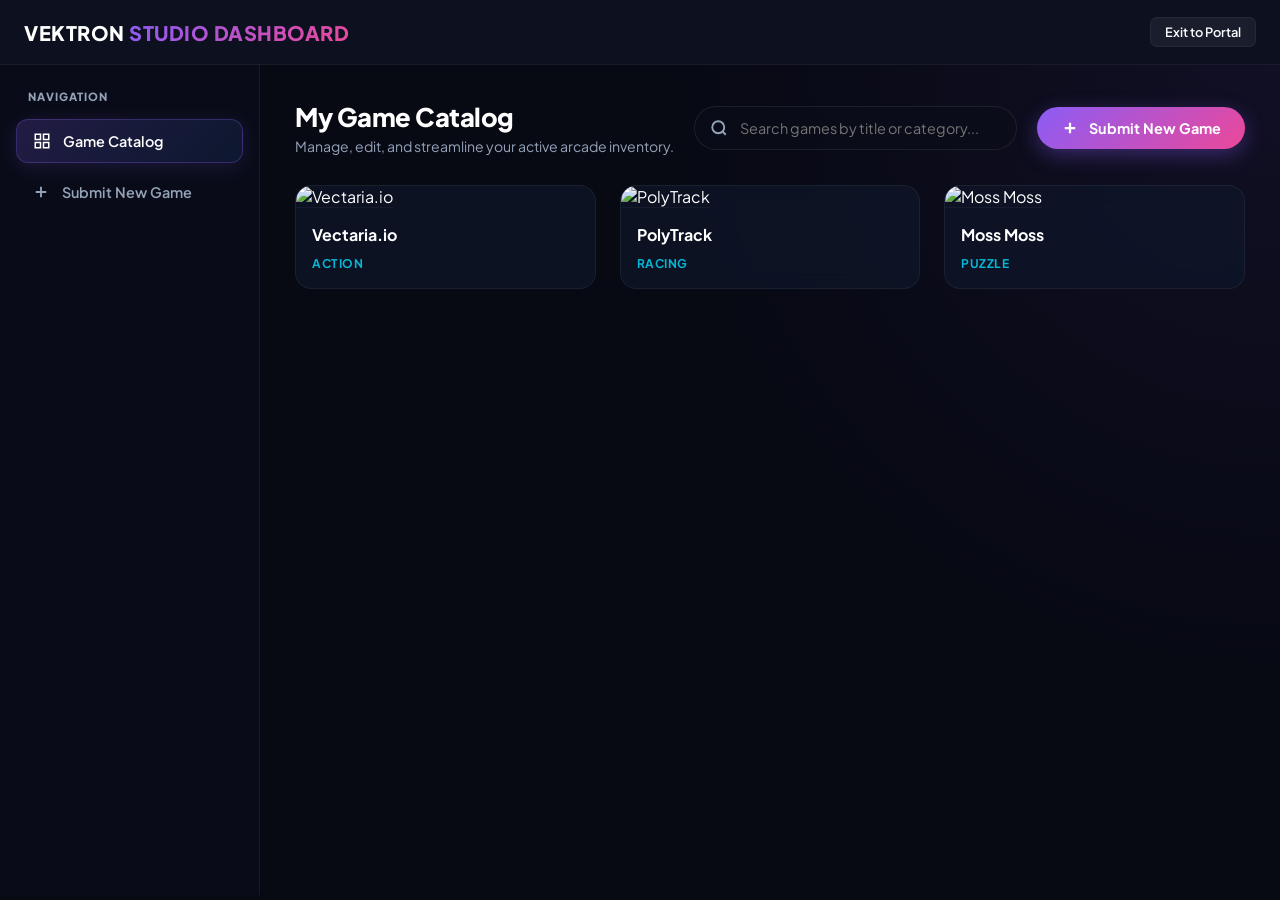
==== admin.html @ 832f8ba0 "Add files via upload" ====
<!DOCTYPE html>
<html lang="en">
<head>
  <meta charset="UTF-8">
  <meta name="viewport" content="width=device-width, initial-scale=1.0">
  <title>Vektron Arcade | Enterprise Developer Studio</title>
  <link rel="preconnect" href="https://fonts.googleapis.com">
  <link rel="preconnect" href="https://fonts.gstatic.com" crossorigin>
  <link href="https://fonts.googleapis.com/css2?family=Plus+Jakarta+Sans:wght@400;500;600;700;800&display=swap" rel="stylesheet">
  <link rel="stylesheet" href="style.css">
  <style>
    :root {
      --studio-bg: #070913;
      --studio-card: rgba(15, 23, 42, 0.7);
      --studio-border: rgba(139, 92, 246, 0.15);
      --studio-glow: rgba(139, 92, 246, 0.25);
    }

    body {
      background-color: var(--studio-bg);
      font-family: 'Plus Jakarta Sans', sans-serif;
      color: #fff;
      overflow-x: hidden;
    }

    .studio-layout { 
      display: flex; 
      height: calc(100vh - 70px); 
      overflow: hidden; 
      background: radial-gradient(circle at top right, rgba(139, 92, 246, 0.08), transparent 40%), var(--studio-bg);
    }

    /* Sidebar Styling */
    .studio-sidebar { 
      width: 260px; 
      background: rgba(10, 14, 26, 0.85); 
      backdrop-filter: blur(12px);
      border-right: 1px solid rgba(255, 255, 255, 0.06); 
      padding: 24px 16px; 
      display: flex; 
      flex-direction: column; 
      gap: 8px; 
      flex-shrink: 0; 
    }

    .sidebar-label {
      font-size: 0.7rem; 
      font-weight: 800; 
      color: var(--text-secondary); 
      text-transform: uppercase; 
      margin-bottom: 8px; 
      letter-spacing: 1px;
      padding-left: 12px;
    }

    .studio-nav { 
      display: flex; 
      align-items: center; 
      gap: 12px; 
      padding: 12px 16px; 
      border-radius: 12px; 
      color: var(--text-secondary); 
      text-decoration: none; 
      font-weight: 600; 
      font-size: 0.9rem; 
      transition: all 0.25s cubic-bezier(0.4, 0, 0.2, 1); 
      cursor: pointer; 
    }

    .studio-nav:hover { 
      background: rgba(139, 92, 246, 0.08); 
      color: var(--text-primary); 
    }

    .studio-nav.active { 
      background: linear-gradient(135deg, rgba(139, 92, 246, 0.2), rgba(59, 130, 246, 0.1)); 
      color: #fff; 
      border: 1px solid rgba(139, 92, 246, 0.3);
      box-shadow: 0 4px 20px rgba(139, 92, 246, 0.15);
    }

    /* Main Area Styling */
    .studio-main { 
      flex: 1; 
      padding: 35px; 
      overflow-y: auto; 
    }
    
    .studio-header { 
      display: flex; 
      justify-content: space-between; 
      align-items: center; 
      margin-bottom: 30px; 
      gap: 20px; 
      flex-wrap: wrap; 
    }

    .studio-search { 
      flex: 1; 
      max-width: 400px; 
      position: relative; 
    }

    .studio-search input { 
      width: 100%; 
      padding: 12px 18px 12px 45px; 
      border-radius: 30px; 
      border: 1px solid rgba(255, 255, 255, 0.08); 
      background: rgba(10, 14, 26, 0.6); 
      color: #fff; 
      outline: none; 
      font-size: 0.9rem; 
      transition: all 0.3s;
    }

    .studio-search input:focus { 
      border-color: var(--accent-purple); 
      box-shadow: 0 0 20px var(--studio-glow); 
      background: rgba(10, 14, 26, 0.9);
    }

    .studio-search svg { 
      position: absolute; 
      left: 16px; 
      top: 50%; 
      transform: translateY(-50%); 
      color: var(--text-secondary); 
    }

    .primary-action-btn { 
      background: var(--gradient-main); 
      color: #fff; 
      border: none; 
      padding: 12px 24px; 
      border-radius: 30px; 
      font-weight: 700; 
      cursor: pointer; 
      display: flex; 
      align-items: center; 
      gap: 10px; 
      font-size: 0.9rem; 
      box-shadow: 0 6px 20px rgba(139, 92, 246, 0.35); 
      transition: all 0.3s; 
      text-decoration: none; 
    }

    .primary-action-btn:hover { 
      transform: translateY(-2px);
      box-shadow: 0 8px 25px rgba(139, 92, 246, 0.5);
    }

    /* Catalog Cards Grid */
    .studio-grid { 
      display: grid; 
      grid-template-columns: repeat(auto-fill, minmax(260px, 1fr)); 
      gap: 24px; 
    }

    .studio-card { 
      position: relative; 
      background: var(--studio-card); 
      backdrop-filter: blur(10px);
      border-radius: 16px; 
      overflow: hidden; 
      border: 1px solid rgba(255, 255, 255, 0.06); 
      transition: all 0.3s cubic-bezier(0.4, 0, 0.2, 1); 
      cursor: pointer; 
    }

    .studio-card:hover { 
      transform: translateY(-6px); 
      border-color: rgba(139, 92, 246, 0.4); 
      box-shadow: 0 15px 35px rgba(0, 0, 0, 0.5), 0 0 20px rgba(139, 92, 246, 0.2); 
    }

    .studio-card-img { 
      width: 100%; 
      height: 160px; 
      object-fit: cover; 
      border-bottom: 1px solid rgba(255, 255, 255, 0.04);
    }

    .studio-card-body { 
      padding: 16px; 
    }

    .studio-card-title { 
      font-size: 1rem; 
      font-weight: 700; 
      margin-bottom: 6px; 
      white-space: nowrap; 
      overflow: hidden; 
      text-overflow: ellipsis; 
    }

    .studio-card-cat { 
      font-size: 0.75rem; 
      color: var(--accent-cyan); 
      font-weight: 700; 
      text-transform: uppercase;
      letter-spacing: 0.5px;
    }

    .card-edit-overlay { 
      position: absolute; 
      top: 12px; 
      right: 12px; 
      opacity: 0; 
      transition: opacity 0.25s ease; 
    }

    .studio-card:hover .card-edit-overlay { 
      opacity: 1; 
    }

    .edit-pill-btn { 
      background: rgba(7, 9, 19, 0.85); 
      backdrop-filter: blur(8px); 
      color: #fff; 
      border: 1px solid rgba(255, 255, 255, 0.2); 
      padding: 7px 16px; 
      border-radius: 20px; 
      font-weight: 700; 
      font-size: 0.75rem; 
      cursor: pointer; 
      transition: all 0.2s; 
      display: inline-flex; 
      align-items: center; 
      gap: 6px; 
    }

    .edit-pill-btn:hover { 
      background: var(--accent-purple); 
      border-color: transparent; 
      box-shadow: 0 0 15px var(--accent-purple);
    }

    /* Editor Form Styling */
    .editor-container { 
      max-width: 800px; 
      margin: 0 auto; 
      background: var(--studio-card); 
      backdrop-filter: blur(16px);
      border: 1px solid rgba(255, 255, 255, 0.08); 
      border-radius: 20px; 
      padding: 35px; 
      box-shadow: 0 25px 50px rgba(0, 0, 0, 0.6); 
    }

    .editor-title { 
      font-size: 1.6rem; 
      font-weight: 800; 
      margin-bottom: 25px; 
      letter-spacing: -0.5px;
    }

    .form-grid { 
      display: grid; 
      grid-template-columns: 1fr 1fr; 
      gap: 20px; 
    }

    .form-group { 
      margin-bottom: 20px; 
    }

    .form-group.full { 
      grid-column: 1 / -1; 
    }

    .form-group label { 
      display: block; 
      font-size: 0.85rem; 
      font-weight: 700; 
      color: var(--text-secondary); 
      margin-bottom: 8px; 
    }

    .form-group input, .form-group select { 
      width: 100%; 
      padding: 13px 16px; 
      border-radius: 10px; 
      border: 1px solid rgba(255, 255, 255, 0.08); 
      background: rgba(5, 7, 15, 0.7); 
      color: #fff; 
      outline: none; 
      font-size: 0.92rem; 
      transition: all 0.3s; 
    }

    .form-group input:focus, .form-group select:focus { 
      border-color: var(--accent-purple); 
      box-shadow: 0 0 15px var(--studio-glow); 
      background: rgba(5, 7, 15, 0.95);
    }
    
    .upload-box { 
      border: 2px dashed rgba(139, 92, 246, 0.3); 
      background: rgba(139, 92, 246, 0.02); 
      padding: 24px; 
      border-radius: 12px; 
      cursor: pointer; 
      transition: all 0.3s; 
      display: flex; 
      align-items: center; 
      gap: 20px; 
    }

    .upload-box:hover { 
      border-color: var(--accent-purple); 
      background: rgba(139, 92, 246, 0.06); 
      box-shadow: 0 0 20px rgba(139, 92, 246, 0.15);
    }

    .upload-box input { 
      display: none; 
    }
    
    .editor-actions { 
      display: flex; 
      justify-content: flex-end; 
      gap: 15px; 
      margin-top: 30px; 
      border-top: 1px solid rgba(255, 255, 255, 0.06); 
      padding-top: 24px; 
    }

    .secondary-btn { 
      background: rgba(255, 255, 255, 0.06); 
      border: none; 
      color: var(--text-secondary); 
      padding: 12px 24px; 
      border-radius: 10px; 
      cursor: pointer; 
      font-weight: 700; 
      font-size: 0.9rem; 
      transition: all 0.2s; 
    }

    .secondary-btn:hover { 
      background: rgba(255, 255, 255, 0.12); 
      color: #fff; 
    }

    .danger-btn { 
      background: rgba(239, 68, 68, 0.15); 
      color: #f87171; 
      border: 1px solid rgba(239, 68, 68, 0.2); 
      padding: 12px 24px; 
      border-radius: 10px; 
      cursor: pointer; 
      font-weight: 700; 
      font-size: 0.9rem; 
      transition: all 0.2s; 
    }

    .danger-btn:hover { 
      background: #ef4444; 
      color: #fff; 
      box-shadow: 0 0 15px rgba(239, 68, 68, 0.4);
    }

    .hidden { display: none !important; }
  </style>
</head>
<body>

  <header class="topbar" role="banner">
    <div class="logo">VEKTRON <span class="gradient-text">STUDIO DASHBOARD</span></div>
    <a href="index.html" class="action-btn" style="text-decoration: none;">Exit to Portal</a>
  </header>

  <div class="studio-layout">
    <aside class="studio-sidebar">
      <span class="sidebar-label">Navigation</span>
      <a id="navDashboard" class="studio-nav active" onclick="switchView('dashboard')">
        <svg width="18" height="18" viewBox="0 0 24 24" fill="none" stroke="currentColor" stroke-width="2"><rect x="3" y="3" width="7" height="7"/><rect x="14" y="3" width="7" height="7"/><rect x="14" y="14" width="7" height="7"/><rect x="3" y="14" width="7" height="7"/></svg>
        Game Catalog
      </a>
      <a id="navNewGame" class="studio-nav" onclick="openEditorForNew()">
        <svg width="18" height="18" viewBox="0 0 24 24" fill="none" stroke="currentColor" stroke-width="2.5"><path d="M12 5v14M5 12h14"/></svg>
        Submit New Game
      </a>
    </aside>

    <main class="studio-main">
      <div id="dashboardView">
        <div class="studio-header">
          <div>
            <h1 style="font-size: 1.6rem; font-weight: 800; letter-spacing: -0.5px;">My Game Catalog</h1>
            <p style="font-size: 0.88rem; color: var(--text-secondary); margin-top: 4px;">Manage, edit, and streamline your active arcade inventory.</p>
          </div>
          <div class="studio-search">
            <svg width="18" height="18" viewBox="0 0 24 24" fill="none" stroke="currentColor" stroke-width="2.5"><circle cx="11" cy="11" r="8"/><path d="m21 21-4.3-4.3"/></svg>
            <input type="text" id="adminSearchInput" placeholder="Search games by title or category...">
          </div>
          <button class="primary-action-btn" onclick="openEditorForNew()">
            <svg width="18" height="18" viewBox="0 0 24 24" fill="none" stroke="currentColor" stroke-width="3"><path d="M12 5v14M5 12h14"/></svg>
            Submit New Game
          </button>
        </div>

        <div id="adminGameGrid" class="studio-grid"></div>
      </div>

      <div id="editorView" class="hidden">
        <div class="editor-container">
          <h2 id="editorHeading" class="editor-title gradient-text">Publish New Game</h2>
          <form id="gameStudioForm">
            <input type="hidden" id="editGameIndex" value="-1">
            
            <div class="form-grid">
              <div class="form-group">
                <label for="formTitle">Game Title</label>
                <input type="text" id="formTitle" placeholder="e.g. Cyber Runner 3D" required>
              </div>
              <div class="form-group">
                <label for="formCategory">Category</label>
                <input type="text" id="formCategory" placeholder="e.g. Action, Racing, Puzzle" required>
              </div>
              <div class="form-group full">
                <label for="formEmbedUrl">Embed Game URL (Iframe Game Link)</label>
                <input type="url" id="formEmbedUrl" placeholder="https://html5.gamemonetize.com/..." required>
              </div>

              <div class="form-group full">
                <label>Game Icon / Thumbnail Image</label>
                <div class="upload-box" onclick="document.getElementById('formThumbFile').click()">
                  <img id="thumbPreview" src="" alt="Preview" style="width: 80px; height: 55px; border-radius: 8px; object-fit: cover; display: none; border: 1px solid rgba(139, 92, 246, 0.4);">
                  <div>
                    <p id="uploadText" style="font-size: 0.9rem; font-weight: 700; color: var(--text-primary);">Click to upload icon image</p>
                    <span style="font-size: 0.78rem; color: var(--text-secondary);">Supports PNG, JPG, WEBP formats</span>
                  </div>
                  <input type="file" id="formThumbFile" accept="image/*" onchange="handleImageUpload(event)">
                </div>
                <input type="url" id="formThumbUrl" placeholder="Or paste direct Image URL here" style="margin-top: 12px;" required>
              </div>
            </div>

            <div class="editor-actions">
              <button type="button" id="deleteGameBtn" class="danger-btn hidden" onclick="deleteCurrentGame()">Delete Game</button>
              <button type="button" class="secondary-btn" onclick="switchView('dashboard')">Cancel</button>
              <button type="submit" class="primary-action-btn" style="border-radius: 10px;">Save Changes</button>
            </div>
          </form>
        </div>
      </div>
    </main>
  </div>

  <script>
    let allStudioGames = [];

    async function initStudio() {
      try {
        let customGames = JSON.parse(localStorage.getItem('vektron_master_games'));
        
        if (!customGames || customGames.length === 0) {
          let res = await fetch('games.json');
          let jsonGames = res.ok ? await res.json() : [];
          allStudioGames = jsonGames;
          localStorage.setItem('vektron_master_games', JSON.stringify(allStudioGames));
        } else {
          allStudioGames = customGames;
        }
      } catch(e) {
        allStudioGames = JSON.parse(localStorage.getItem('vektron_master_games')) || [];
      }
      renderAdminGrid(allStudioGames);
    }

    function renderAdminGrid(games) {
      const grid = document.getElementById('adminGameGrid');
      grid.innerHTML = '';

      if (games.length === 0) {
        grid.innerHTML = '<p style="grid-column: 1/-1; text-align: center; color: var(--text-secondary); padding: 50px; font-weight: 600;">No games found in database. Click "+ Submit New Game" to add one.</p>';
        return;
      }

      games.forEach((game, index) => {
        const card = document.createElement('div');
        card.className = 'studio-card';
        card.innerHTML = `
          <div class="card-edit-overlay">
            <button class="edit-pill-btn" onclick="openEditorForEdit(${index}, event)">
              <svg width="12" height="12" viewBox="0 0 24 24" fill="none" stroke="currentColor" stroke-width="2.5"><path d="M11 4H4a2 2 0 0 0-2 2v14a2 2 0 0 0 2 2h14a2 2 0 0 0 2-2v-7"/><path d="M18.5 2.5a2.121 2.121 0 0 1 3 3L12 15l-4 1 1-4 9.5-9.5z"/></svg>
              Edit Game
            </button>
          </div>
          <img src="${game.thumbnail || ''}" class="studio-card-img" alt="${game.title}">
          <div class="studio-card-body">
            <h4 class="studio-card-title">${game.title || 'Untitled'}</h4>
            <span class="studio-card-cat">${game.category || 'Arcade'}</span>
          </div>
        `;
        card.addEventListener('click', (e) => {
          if(!e.target.closest('.card-edit-overlay')) {
            window.location.href = `index.html?play=${encodeURIComponent(game.title)}`;
          }
        });
        grid.appendChild(card);
      });
    }

    function switchView(view) {
      const dashboard = document.getElementById('dashboardView');
      const editor = document.getElementById('editorView');
      const navDash = document.getElementById('navDashboard');
      const navNew = document.getElementById('navNewGame');

      if (view === 'dashboard') {
        dashboard.classList.remove('hidden');
        editor.classList.add('hidden');
        navDash.classList.add('active');
        navNew.classList.remove('active');
        initStudio();
      } else {
        dashboard.classList.add('hidden');
        editor.classList.remove('hidden');
        navDash.classList.remove('active');
        navNew.classList.add('active');
      }
    }

    function openEditorForNew() {
      document.getElementById('editorHeading').textContent = 'Publish New Game';
      document.getElementById('editGameIndex').value = '-1';
      document.getElementById('gameStudioForm').reset();
      document.getElementById('thumbPreview').style.display = 'none';
      document.getElementById('uploadText').textContent = 'Click to upload icon image';
      document.getElementById('deleteGameBtn').classList.add('hidden');
      switchView('editor');
    }

    function openEditorForEdit(index, event) {
      event.stopPropagation();
      const game = allStudioGames[index];
      document.getElementById('editorHeading').textContent = `Edit Game: ${game.title}`;
      document.getElementById('editGameIndex').value = index;
      document.getElementById('formTitle').value = game.title || '';
      document.getElementById('formCategory').value = game.category || '';
      document.getElementById('formEmbedUrl').value = game.embedUrl || '';
      document.getElementById('formThumbUrl').value = game.thumbnail || '';
      
      if(game.thumbnail) {
        const preview = document.getElementById('thumbPreview');
        preview.src = game.thumbnail;
        preview.style.display = 'block';
        document.getElementById('uploadText').textContent = 'Thumbnail Loaded';
      }

      document.getElementById('deleteGameBtn').classList.remove('hidden');
      switchView('editor');
    }

    function handleImageUpload(event) {
      const file = event.target.files[0];
      if (file) {
        const reader = new FileReader();
        reader.onload = function(e) {
          const base64Data = e.target.result;
          document.getElementById('formThumbUrl').value = base64Data;
          document.getElementById('uploadText').textContent = `Loaded: ${file.name}`;
          
          const preview = document.getElementById('thumbPreview');
          preview.src = base64Data;
          preview.style.display = 'block';
        };
        reader.readAsDataURL(file);
      }
    }

    document.getElementById('gameStudioForm').addEventListener('submit', (e) => {
      e.preventDefault();
      const index = parseInt(document.getElementById('editGameIndex').value);
      const title = document.getElementById('formTitle').value.trim();
      const category = document.getElementById('formCategory').value.trim();
      const embedUrl = document.getElementById('formEmbedUrl').value.trim();
      const thumbnail = document.getElementById('formThumbUrl').value.trim();

      if (index === -1) {
        allStudioGames.push({ title, category, embedUrl, thumbnail });
      } else {
        allStudioGames[index] = { title, category, embedUrl, thumbnail };
      }

      localStorage.setItem('vektron_master_games', JSON.stringify(allStudioGames));
      switchView('dashboard');
    });

    function deleteCurrentGame() {
      const index = parseInt(document.getElementById('editGameIndex').value);
      if (index >= 0 && index < allStudioGames.length) {
        allStudioGames.splice(index, 1);
        localStorage.setItem('vektron_master_games', JSON.stringify(allStudioGames));
      }
      switchView('dashboard');
    }

    document.getElementById('adminSearchInput').addEventListener('input', (e) => {
      const q = e.target.value.toLowerCase().trim();
      const filtered = allStudioGames.filter(g => 
        (g.title && g.title.toLowerCase().includes(q)) || 
        (g.category && g.category.toLowerCase().includes(q))
      );
      renderAdminGrid(filtered);
    });

    initStudio();
  </script>
</body>
</html>
---- style.css ----
:root {
  --bg-dark: #05070f;
  --bg-card: #0e1222;
  --accent-purple: #8b5cf6;
  --accent-pink: #ec4899;
  --accent-cyan: #06b6d4;
  --text-primary: #f8fafc;
  --text-secondary: #94a3b8;
  --border-glow: rgba(139, 92, 246, 0.25);
  --gradient-main: linear-gradient(135deg, #8b5cf6 0%, #ec4899 100%);
}

* {
  box-sizing: border-box;
  margin: 0;
  padding: 0;
  font-family: 'Plus Jakarta Sans', sans-serif;
}

/* Custom Smooth Hover Scrollbar Setup */
* {
  scrollbar-width: thin;
  scrollbar-color: transparent transparent;
  transition: scrollbar-color 0.3s;
}

*:hover {
  scrollbar-color: rgba(139, 92, 246, 0.5) transparent;
}

/* WebKit (Chrome, Edge, Safari) Scrollbar Design */
::-webkit-scrollbar {
  width: 6px;
  height: 6px;
}

::-webkit-scrollbar-track {
  background: transparent;
}

::-webkit-scrollbar-thumb {
  background: transparent;
  border-radius: 10px;
  transition: background 0.3s ease;
}

::-webkit-scrollbar-thumb:hover {
  background: var(--accent-purple);
}

body {
  background-color: var(--bg-dark);
  color: var(--text-primary);
  height: 100vh;
  display: flex;
  flex-direction: column;
  overflow: hidden;
}

.gradient-text {
  background: var(--gradient-main);
  -webkit-background-clip: text;
  -webkit-text-fill-color: transparent;
}

/* Topbar (Sticky / Floating on Scroll) */
.topbar {
  position: sticky;
  top: 0;
  height: 65px;
  background: rgba(14, 18, 34, 0.9);
  backdrop-filter: blur(12px);
  -webkit-backdrop-filter: blur(12px);
  display: flex;
  align-items: center;
  justify-content: space-between;
  padding: 0 24px;
  border-bottom: 1px solid rgba(255, 255, 255, 0.05);
  flex-shrink: 0;
  z-index: 1000;
}

.logo { 
  font-weight: 800; 
  font-size: 1.25rem; 
  letter-spacing: 0.5px; 
}

/* Centered Search Bar Layout */
.search-wrapper { 
  position: relative; 
  width: 38%; 
  max-width: 450px; 
  margin: 0 auto;
}

.search-svg { 
  position: absolute; 
  left: 14px; 
  top: 50%; 
  transform: translateY(-50%); 
  color: var(--text-secondary); 
  pointer-events: none; 
}

#searchInput {
  width: 100%;
  padding: 9px 36px 9px 42px;
  border-radius: 25px;
  border: 1px solid rgba(255, 255, 255, 0.08);
  background: rgba(5, 7, 15, 0.7);
  color: #fff;
  outline: none;
  font-size: 0.85rem;
  transition: all 0.2s ease;
}

#searchInput:focus {
  border-color: var(--accent-purple);
  box-shadow: 0 0 12px var(--border-glow);
}

/* Clear Search Button Styles */
.clear-search-btn {
  position: absolute;
  right: 12px;
  top: 50%;
  transform: translateY(-50%);
  background: transparent;
  border: none;
  color: var(--text-secondary);
  font-size: 1.2rem;
  cursor: pointer;
  padding: 0 4px;
  transition: color 0.2s;
}

.clear-search-btn:hover {
  color: var(--text-primary);
}

/* Layout Structure */
.app-layout { 
  display: flex; 
  flex: 1; 
  overflow: hidden; 
  height: calc(100vh - 65px); 
}

/* Left Sidebar */
.left-sidebar {
  width: 130px;
  background: rgba(14, 18, 34, 0.4);
  display: flex;
  flex-direction: column;
  padding: 16px 10px;
  gap: 8px;
  border-right: 1px solid rgba(255, 255, 255, 0.04);
  flex-shrink: 0;
  overflow-y: auto;
}

.cat-btn {
  background: transparent;
  border: 1px solid rgba(255, 255, 255, 0.04);
  color: var(--text-secondary);
  padding: 9px 6px;
  border-radius: 9px;
  cursor: pointer;
  font-weight: 600;
  font-size: 0.75rem;
  text-align: center;
  transition: all 0.2s ease;
}

.cat-btn:hover, .cat-btn.active {
  background: var(--gradient-main);
  color: #fff;
  border-color: transparent;
  box-shadow: 0 4px 15px rgba(139, 92, 246, 0.3);
}

/* Main Workspace */
.main-content {
  flex: 1;
  padding: 20px 24px;
  overflow-y: auto;
  height: 100%;
}

.player-section { 
  max-width: 950px; 
  margin: 0 auto 24px auto; 
}

.player-card {
  position: relative;
  width: 100%;
  aspect-ratio: 16 / 9;
  background: #000;
  border-radius: 14px;
  overflow: hidden;
  border: 1px solid rgba(255, 255, 255, 0.08);
  box-shadow: 0 10px 30px rgba(0, 0, 0, 0.5);
}

.iframe-holder, .iframe-holder iframe { 
  width: 100%; 
  height: 100%; 
  border: none; 
}

.loader-overlay {
  position: absolute;
  inset: 0;
  z-index: 20;
  display: flex;
  align-items: center;
  justify-content: center;
  background: var(--bg-dark);
}

.loader-backdrop {
  position: absolute;
  inset: 0;
  background-size: cover;
  background-position: center;
  filter: blur(40px) brightness(0.15);
}

.loader-content { 
  position: relative; 
  z-index: 2; 
  text-align: center; 
  width: 260px; 
}

.thumb-glow-wrapper { 
  width: 110px; 
  height: 75px; 
  margin: 0 auto 14px auto; 
  border-radius: 8px; 
  overflow: hidden; 
  box-shadow: 0 4px 20px rgba(0,0,0,0.5); 
}

.loader-thumb { 
  width: 100%; 
  height: 100%; 
  object-fit: cover; 
}

.progress-track {
  width: 100%;
  height: 5px;
  background: rgba(255, 255, 255, 0.06);
  border-radius: 10px;
  margin-top: 14px;
  overflow: hidden;
}

.progress-fill { 
  width: 0%; 
  height: 100%; 
  background: var(--gradient-main); 
  transition: width 0.1s ease-out; 
}

.game-action-bar {
  background: var(--bg-card);
  padding: 12px 18px;
  border-radius: 10px;
  margin-top: 10px;
  display: flex;
  justify-content: space-between;
  align-items: center;
  border: 1px solid rgba(255, 255, 255, 0.04);
}

.game-action-bar h3 { 
  font-size: 0.95rem; 
  font-weight: 700; 
}

.action-buttons { 
  display: flex; 
  gap: 8px; 
}

.action-btn {
  background: rgba(255, 255, 255, 0.06);
  border: 1px solid rgba(255, 255, 255, 0.05);
  color: var(--text-primary);
  padding: 6px 14px;
  border-radius: 7px;
  cursor: pointer;
  font-weight: 600;
  font-size: 0.8rem;
  transition: background 0.2s ease;
}

.action-btn:hover { 
  background: rgba(255, 255, 255, 0.12); 
}

.exit-btn { 
  background: rgba(239, 68, 68, 0.15); 
  color: #f87171; 
  border-color: rgba(239, 68, 68, 0.3); 
}

.exit-btn:hover { 
  background: #ef4444; 
  color: #fff; 
}

.section-header { 
  margin-bottom: 16px; 
}

.section-header h2 { 
  font-size: 1.15rem; 
  font-weight: 700; 
}

.glow-line { 
  width: 40px; 
  height: 3px; 
  background: var(--gradient-main); 
  border-radius: 2px; 
  margin-top: 4px; 
}

/* Grid Cards */
.game-grid { 
  display: grid; 
  grid-template-columns: repeat(auto-fill, minmax(170px, 1fr)); 
  gap: 16px; 
}

.game-card {
  background: var(--bg-card);
  border-radius: 12px;
  overflow: hidden;
  cursor: pointer;
  border: 1px solid rgba(255, 255, 255, 0.04);
  transition: all 0.2s ease;
}

.game-card:hover {
  transform: translateY(-4px);
  border-color: var(--accent-purple);
  box-shadow: 0 8px 20px rgba(139, 92, 246, 0.15);
}

.card-img-wrapper { 
  width: 100%; 
  height: 110px; 
}

.game-card img { 
  width: 100%; 
  height: 100%; 
  object-fit: cover; 
}

.card-info { 
  padding: 10px 12px; 
}

.game-card h4 { 
  font-size: 0.82rem; 
  font-weight: 700; 
  margin-bottom: 3px; 
  white-space: nowrap; 
  overflow: hidden; 
  text-overflow: ellipsis; 
}

.card-tag { 
  font-size: 0.7rem; 
  color: var(--accent-cyan); 
  font-weight: 600; 
}

/* Right Sidebar (Up Next) */
.right-sidebar {
  width: 250px;
  background: rgba(14, 18, 34, 0.3);
  padding: 16px 12px;
  border-left: 1px solid rgba(255, 255, 255, 0.04);
  flex-shrink: 0;
  overflow-y: scroll !important;
}

.panel-title { 
  font-size: 0.75rem; 
  font-weight: 700; 
  color: var(--text-secondary); 
  margin-bottom: 12px; 
  text-transform: uppercase; 
  letter-spacing: 0.5px; 
}

.recommendations-list { 
  display: flex; 
  flex-direction: column; 
  gap: 10px; 
}

.mini-card {
  display: flex;
  gap: 10px;
  background: var(--bg-card);
  padding: 7px;
  border-radius: 9px;
  cursor: pointer;
  border: 1px solid rgba(255, 255, 255, 0.03);
  transition: border-color 0.2s ease;
}

.mini-card:hover { 
  border-color: var(--accent-purple); 
}

.mini-card img { 
  width: 65px; 
  height: 45px; 
  border-radius: 6px; 
  object-fit: cover; 
}

.mini-card h4 { 
  font-size: 0.78rem; 
  font-weight: 600; 
  white-space: nowrap; 
  overflow: hidden; 
  text-overflow: ellipsis; 
  width: 130px; 
}

.hidden { 
  display: none !important; 
}
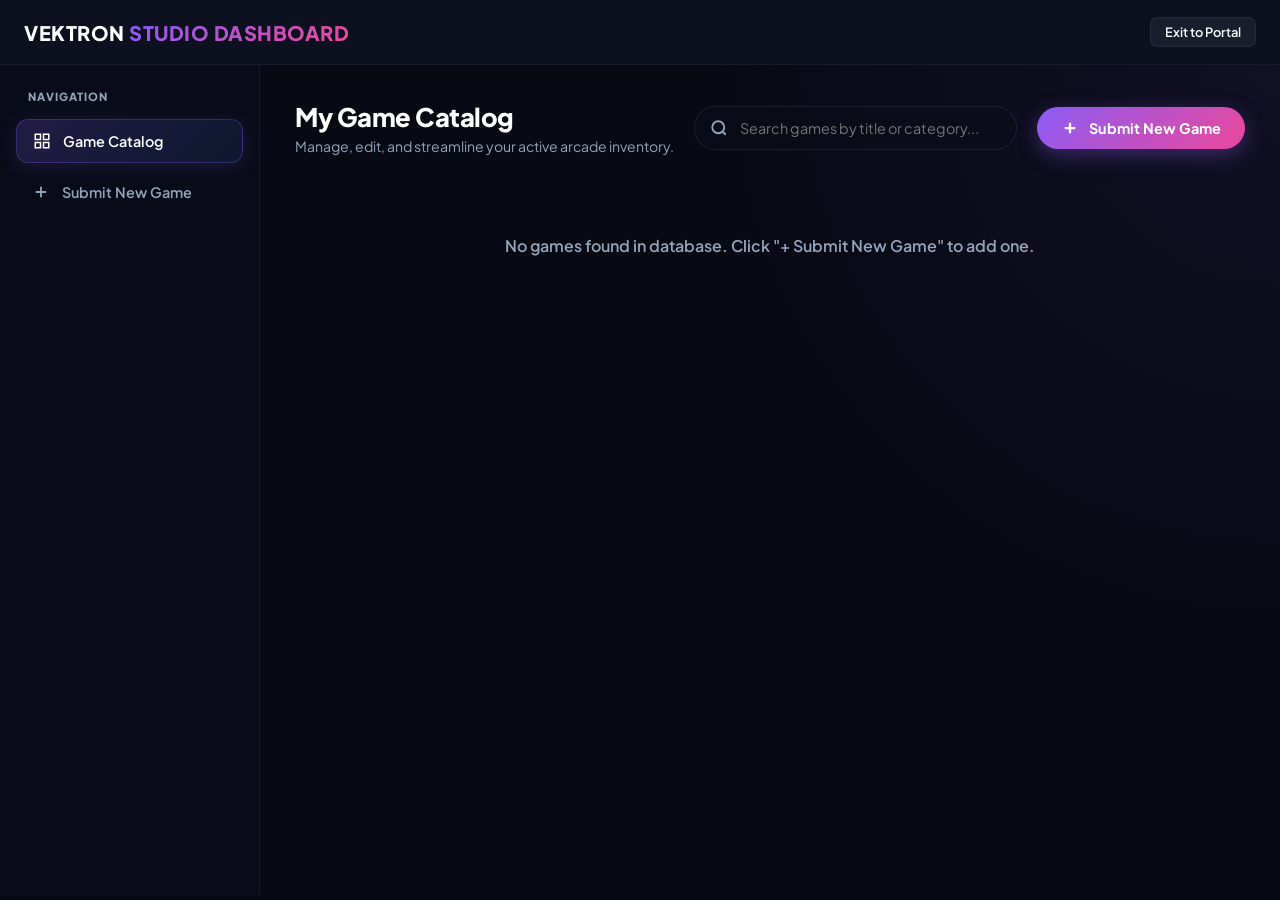
==== commit 612f3c94: "Update admin.html" ====
--- a/admin.html
+++ b/admin.html
@@ -419,8 +419,8 @@
                 <input type="text" id="formCategory" placeholder="e.g. Action, Racing, Puzzle" required>
               </div>
               <div class="form-group full">
-                <label for="formEmbedUrl">Embed Game URL (Iframe Game Link)</label>
-                <input type="url" id="formEmbedUrl" placeholder="https://html5.gamemonetize.com/..." required>
+                <label for="formGamePath">Local Game Path / HTML File Path</label>
+                <input type="text" id="formGamePath" placeholder="games/cyber-runner/index.html" required>
               </div>
 
               <div class="form-group full">
@@ -540,7 +540,7 @@
       document.getElementById('editGameIndex').value = index;
       document.getElementById('formTitle').value = game.title || '';
       document.getElementById('formCategory').value = game.category || '';
-      document.getElementById('formEmbedUrl').value = game.embedUrl || '';
+      document.getElementById('formGamePath').value = game.gamePath || game.embedUrl || '';
       document.getElementById('formThumbUrl').value = game.thumbnail || '';
       
       if(game.thumbnail) {
@@ -576,13 +576,13 @@
       const index = parseInt(document.getElementById('editGameIndex').value);
       const title = document.getElementById('formTitle').value.trim();
       const category = document.getElementById('formCategory').value.trim();
-      const embedUrl = document.getElementById('formEmbedUrl').value.trim();
+      const gamePath = document.getElementById('formGamePath').value.trim();
       const thumbnail = document.getElementById('formThumbUrl').value.trim();
 
       if (index === -1) {
-        allStudioGames.push({ title, category, embedUrl, thumbnail });
+        allStudioGames.push({ title, category, gamePath, thumbnail });
       } else {
-        allStudioGames[index] = { title, category, embedUrl, thumbnail };
+        allStudioGames[index] = { title, category, gamePath, thumbnail };
       }
 
       localStorage.setItem('vektron_master_games', JSON.stringify(allStudioGames));
@@ -610,4 +610,4 @@
     initStudio();
   </script>
 </body>
-</html>+</html>
